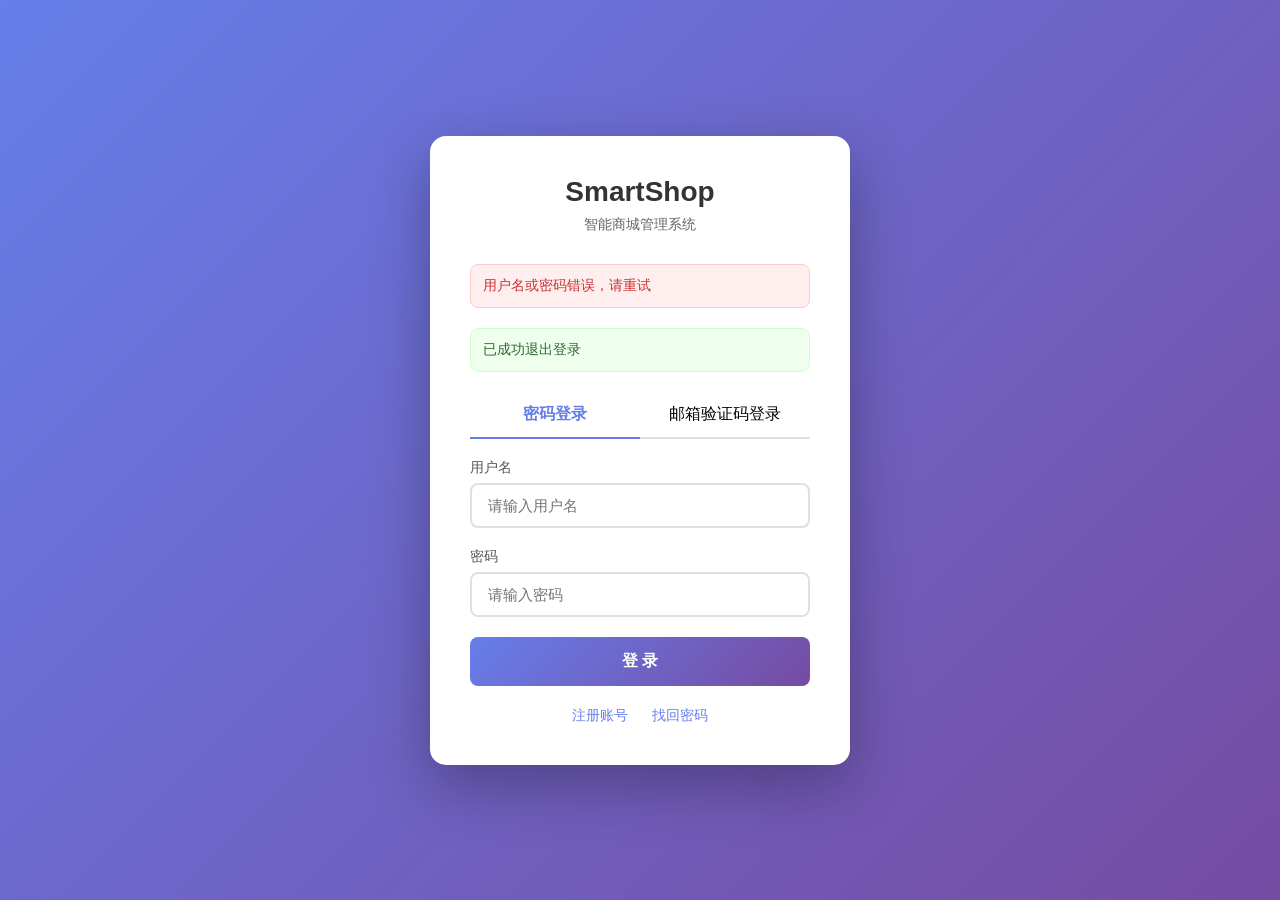
==== src/main/resources/templates/login.html @ 6f6cd8ee "1.0" ====
<!DOCTYPE html>
<html lang="zh-CN" xmlns:th="http://www.thymeleaf.org">
<head>
    <meta charset="UTF-8">
    <meta name="viewport" content="width=device-width, initial-scale=1.0">
    <title>SmartShop - 登录</title>
    <style>
        * { margin: 0; padding: 0; box-sizing: border-box; }
        body { font-family: 'Segoe UI', Tahoma, Geneva, Verdana, sans-serif; background: linear-gradient(135deg, #667eea 0%, #764ba2 100%); min-height: 100vh; display: flex; align-items: center; justify-content: center; }
        .login-container { background: white; border-radius: 16px; box-shadow: 0 20px 60px rgba(0,0,0,0.3); padding: 40px; width: 420px; }
        .login-header { text-align: center; margin-bottom: 30px; }
        .login-header h1 { color: #333; font-size: 28px; margin-bottom: 8px; }
        .login-header p { color: #666; font-size: 14px; }
        .form-group { margin-bottom: 20px; }
        .form-group label { display: block; margin-bottom: 6px; color: #555; font-size: 14px; font-weight: 500; }
        .form-group input { width: 100%; padding: 12px 16px; border: 2px solid #e0e0e0; border-radius: 8px; font-size: 15px; transition: border-color 0.3s; }
        .form-group input:focus { outline: none; border-color: #667eea; }
        .btn { width: 100%; padding: 14px; border: none; border-radius: 8px; font-size: 16px; font-weight: 600; cursor: pointer; transition: all 0.3s; }
        .btn-primary { background: linear-gradient(135deg, #667eea 0%, #764ba2 100%); color: white; }
        .btn-primary:hover { transform: translateY(-2px); box-shadow: 0 5px 20px rgba(102, 126, 234, 0.4); }
        .links { text-align: center; margin-top: 20px; }
        .links a { color: #667eea; text-decoration: none; font-size: 14px; margin: 0 10px; }
        .links a:hover { text-decoration: underline; }
        .alert { padding: 12px; border-radius: 8px; margin-bottom: 20px; font-size: 14px; }
        .alert-error { background: #fee; color: #c33; border: 1px solid #fcc; }
        .alert-success { background: #efe; color: #363; border: 1px solid #cfc; }
        .tab-container { margin-bottom: 20px; }
        .tabs { display: flex; border-bottom: 2px solid #e0e0e0; }
        .tab { flex: 1; padding: 12px; text-align: center; cursor: pointer; border-bottom: 2px solid transparent; margin-bottom: -2px; transition: all 0.3s; }
        .tab.active { border-bottom-color: #667eea; color: #667eea; font-weight: 600; }
        .tab-content { display: none; padding-top: 20px; }
        .tab-content.active { display: block; }
        .code-group { display: flex; gap: 10px; }
        .code-group input { flex: 1; }
        .btn-code { white-space: nowrap; padding: 12px 16px; background: #667eea; color: white; border: none; border-radius: 8px; cursor: pointer; font-size: 14px; }
        .btn-code:disabled { background: #ccc; cursor: not-allowed; }
    </style>
</head>
<body>
    <div class="login-container">
        <div class="login-header">
            <h1>SmartShop</h1>
            <p>智能商城管理系统</p>
        </div>

        <div th:if="${param.error}" class="alert alert-error">
            用户名或密码错误，请重试
        </div>
        <div th:if="${param.logout}" class="alert alert-success">
            已成功退出登录
        </div>

        <div class="tab-container">
            <div class="tabs">
                <div class="tab active" onclick="switchTab('password')">密码登录</div>
                <div class="tab" onclick="switchTab('email')">邮箱验证码登录</div>
            </div>

            <div id="password-tab" class="tab-content active">
                <form th:action="@{/doLogin}" method="post">
                    <div class="form-group">
                        <label>用户名</label>
                        <input type="text" name="username" placeholder="请输入用户名" required>
                    </div>
                    <div class="form-group">
                        <label>密码</label>
                        <input type="password" name="password" placeholder="请输入密码" required>
                    </div>
                    <button type="submit" class="btn btn-primary">登 录</button>
                </form>
            </div>

            <div id="email-tab" class="tab-content">
                <div class="form-group">
                    <label>邮箱地址</label>
                    <input type="email" id="emailLogin" placeholder="请输入邮箱">
                </div>
                <div class="form-group">
                    <label>验证码</label>
                    <div class="code-group">
                        <input type="text" id="emailCode" placeholder="请输入6位验证码">
                        <button class="btn-code" id="sendEmailCode" onclick="sendCode('emailLogin', '邮箱登录验证码')">获取验证码</button>
                    </div>
                </div>
                <button class="btn btn-primary" onclick="emailLogin()">登 录</button>
            </div>
        </div>

        <div class="links">
            <a th:href="@{/register}">注册账号</a>
            <a th:href="@{/resetPassword}">找回密码</a>
        </div>
    </div>

    <script>
        function switchTab(type) {
            document.querySelectorAll('.tab').forEach(t => t.classList.remove('active'));
            document.querySelectorAll('.tab-content').forEach(t => t.classList.remove('active'));
            if (type === 'password') {
                document.querySelectorAll('.tab')[0].classList.add('active');
                document.getElementById('password-tab').classList.add('active');
            } else {
                document.querySelectorAll('.tab')[1].classList.add('active');
                document.getElementById('email-tab').classList.add('active');
            }
        }

        let countdown = 0;
        function sendCode(inputId, type) {
            const email = document.getElementById(inputId).value;
            if (!email) { alert('请输入邮箱地址'); return; }
            const btn = document.getElementById('sendEmailCode');
            btn.disabled = true;
            fetch('/sendCode', {
                method: 'POST',
                headers: { 'Content-Type': 'application/x-www-form-urlencoded' },
                body: 'email=' + encodeURIComponent(email) + '&type=' + encodeURIComponent(type)
            })
            .then(r => r.json())
            .then(data => {
                alert(data.message);
                if (data.success) {
                    countdown = 60;
                    const timer = setInterval(() => {
                        countdown--;
                        btn.textContent = countdown + 's';
                        if (countdown <= 0) { clearInterval(timer); btn.textContent = '获取验证码'; btn.disabled = false; }
                    }, 1000);
                } else { btn.disabled = false; }
            })
            .catch(() => { alert('发送失败'); btn.disabled = false; });
        }

        function emailLogin() {
            const email = document.getElementById('emailLogin').value;
            const code = document.getElementById('emailCode').value;
            if (!email || !code) { alert('请填写完整信息'); return; }
            const form = document.createElement('form');
            form.method = 'POST';
            form.action = '/doLogin';
            const u = document.createElement('input'); u.name='username'; u.value=email+'__email_code__'+code; form.appendChild(u);
            const p = document.createElement('input'); p.name='password'; p.value='__email_code__'; form.appendChild(p);
            document.body.appendChild(form); form.submit();
        }
    </script>
</body>
</html>
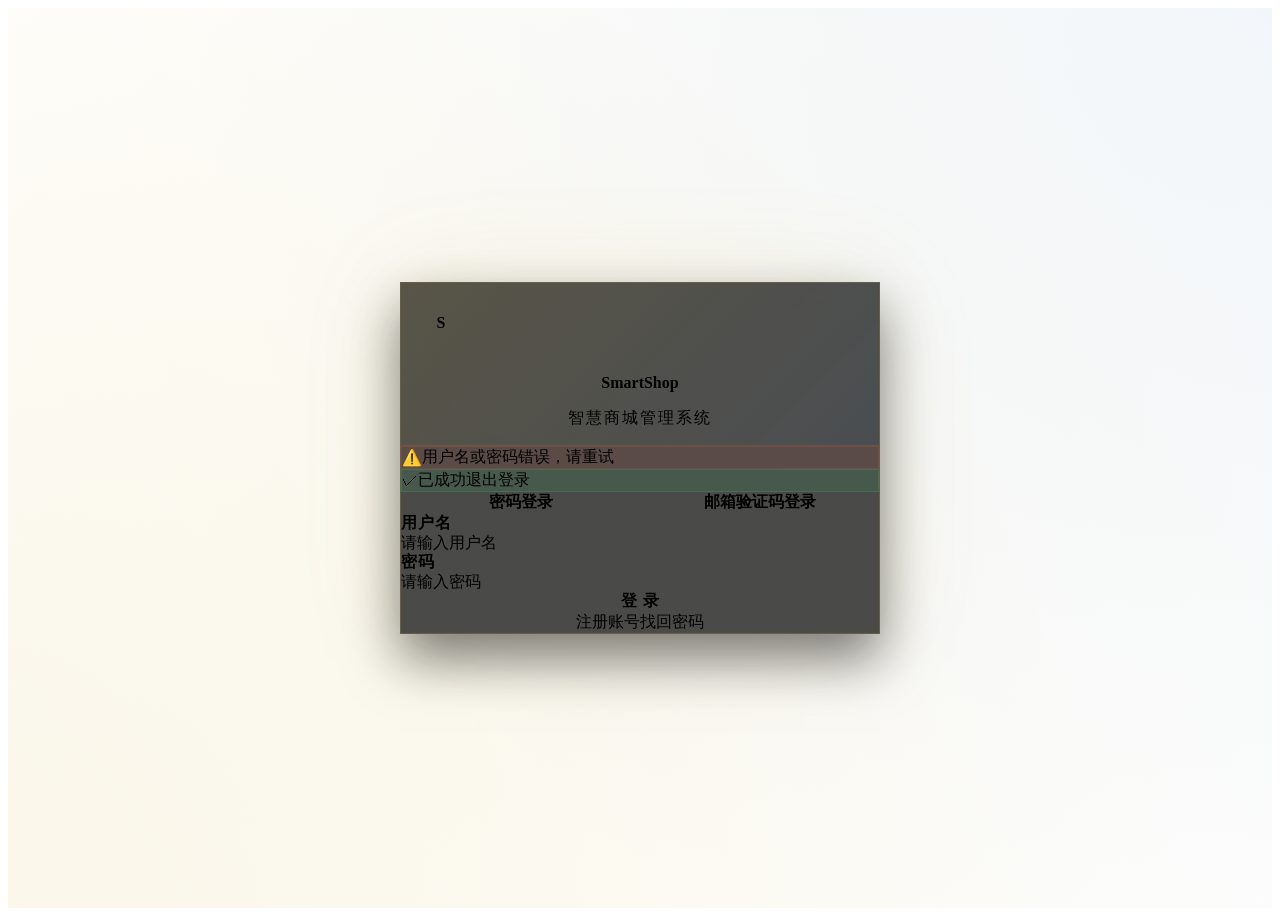
==== commit 538d4727: "1.0" ====
--- a/src/main/resources/templates/login.html
+++ b/src/main/resources/templates/login.html
@@ -4,91 +4,552 @@
     <meta charset="UTF-8">
     <meta name="viewport" content="width=device-width, initial-scale=1.0">
     <title>SmartShop - 登录</title>
+    <link rel="stylesheet" th:href="@{/css/design-system.css}">
     <style>
-        * { margin: 0; padding: 0; box-sizing: border-box; }
-        body { font-family: 'Segoe UI', Tahoma, Geneva, Verdana, sans-serif; background: linear-gradient(135deg, #667eea 0%, #764ba2 100%); min-height: 100vh; display: flex; align-items: center; justify-content: center; }
-        .login-container { background: white; border-radius: 16px; box-shadow: 0 20px 60px rgba(0,0,0,0.3); padding: 40px; width: 420px; }
-        .login-header { text-align: center; margin-bottom: 30px; }
-        .login-header h1 { color: #333; font-size: 28px; margin-bottom: 8px; }
-        .login-header p { color: #666; font-size: 14px; }
-        .form-group { margin-bottom: 20px; }
-        .form-group label { display: block; margin-bottom: 6px; color: #555; font-size: 14px; font-weight: 500; }
-        .form-group input { width: 100%; padding: 12px 16px; border: 2px solid #e0e0e0; border-radius: 8px; font-size: 15px; transition: border-color 0.3s; }
-        .form-group input:focus { outline: none; border-color: #667eea; }
-        .btn { width: 100%; padding: 14px; border: none; border-radius: 8px; font-size: 16px; font-weight: 600; cursor: pointer; transition: all 0.3s; }
-        .btn-primary { background: linear-gradient(135deg, #667eea 0%, #764ba2 100%); color: white; }
-        .btn-primary:hover { transform: translateY(-2px); box-shadow: 0 5px 20px rgba(102, 126, 234, 0.4); }
-        .links { text-align: center; margin-top: 20px; }
-        .links a { color: #667eea; text-decoration: none; font-size: 14px; margin: 0 10px; }
-        .links a:hover { text-decoration: underline; }
-        .alert { padding: 12px; border-radius: 8px; margin-bottom: 20px; font-size: 14px; }
-        .alert-error { background: #fee; color: #c33; border: 1px solid #fcc; }
-        .alert-success { background: #efe; color: #363; border: 1px solid #cfc; }
-        .tab-container { margin-bottom: 20px; }
-        .tabs { display: flex; border-bottom: 2px solid #e0e0e0; }
-        .tab { flex: 1; padding: 12px; text-align: center; cursor: pointer; border-bottom: 2px solid transparent; margin-bottom: -2px; transition: all 0.3s; }
-        .tab.active { border-bottom-color: #667eea; color: #667eea; font-weight: 600; }
-        .tab-content { display: none; padding-top: 20px; }
-        .tab-content.active { display: block; }
-        .code-group { display: flex; gap: 10px; }
-        .code-group input { flex: 1; }
-        .btn-code { white-space: nowrap; padding: 12px 16px; background: #667eea; color: white; border: none; border-radius: 8px; cursor: pointer; font-size: 14px; }
-        .btn-code:disabled { background: #ccc; cursor: not-allowed; }
+        /* Login Page Specific Styles */
+        .login-page {
+            min-height: 100vh;
+            display: flex;
+            align-items: center;
+            justify-content: center;
+            background: var(--bg-primary);
+            position: relative;
+            overflow: hidden;
+        }
+
+        .login-page::before {
+            content: '';
+            position: absolute;
+            top: -50%;
+            left: -50%;
+            width: 200%;
+            height: 200%;
+            background: 
+                radial-gradient(circle at 20% 80%, rgba(212, 175, 55, 0.1) 0%, transparent 50%),
+                radial-gradient(circle at 80% 20%, rgba(74, 144, 226, 0.08) 0%, transparent 50%),
+                radial-gradient(circle at 50% 50%, rgba(212, 175, 55, 0.05) 0%, transparent 70%);
+            animation: backgroundPulse 15s ease-in-out infinite;
+            z-index: 0;
+        }
+
+        @keyframes backgroundPulse {
+            0%, 100% { transform: scale(1) rotate(0deg); }
+            50% { transform: scale(1.1) rotate(5deg); }
+        }
+
+        .login-container {
+            position: relative;
+            z-index: 1;
+            width: 100%;
+            max-width: 480px;
+            padding: var(--space-8);
+        }
+
+        .login-card {
+            background: rgba(30, 30, 30, 0.8);
+            backdrop-filter: blur(20px);
+            border-radius: var(--radius-2xl);
+            border: 1px solid rgba(212, 175, 55, 0.2);
+            box-shadow: 
+                0 25px 50px rgba(0, 0, 0, 0.5),
+                0 0 100px rgba(212, 175, 55, 0.1);
+            overflow: hidden;
+            animation: cardAppear 0.8s ease-out;
+        }
+
+        @keyframes cardAppear {
+            from {
+                opacity: 0;
+                transform: translateY(30px) scale(0.95);
+            }
+            to {
+                opacity: 1;
+                transform: translateY(0) scale(1);
+            }
+        }
+
+        .login-header {
+            text-align: center;
+            padding: var(--space-10) var(--space-8) var(--space-8);
+            background: linear-gradient(135deg, rgba(212, 175, 55, 0.1) 0%, rgba(74, 144, 226, 0.05) 100%);
+            border-bottom: 1px solid rgba(212, 175, 55, 0.1);
+        }
+
+        .login-logo {
+            width: 80px;
+            height: 80px;
+            margin: 0 auto var(--space-6);
+            background: linear-gradient(135deg, var(--color-primary) 0%, var(--color-primary-dark) 100%);
+            border-radius: var(--radius-xl);
+            display: flex;
+            align-items: center;
+            justify-content: center;
+            font-size: var(--text-3xl);
+            font-weight: 700;
+            color: var(--color-secondary-dark);
+            box-shadow: var(--shadow-glow);
+            animation: logoFloat 3s ease-in-out infinite;
+        }
+
+        @keyframes logoFloat {
+            0%, 100% { transform: translateY(0); }
+            50% { transform: translateY(-5px); }
+        }
+
+        .login-title {
+            font-family: var(--font-display);
+            font-size: var(--text-3xl);
+            font-weight: 600;
+            color: var(--text-primary);
+            margin-bottom: var(--space-2);
+        }
+
+        .login-subtitle {
+            font-size: var(--text-sm);
+            color: var(--text-secondary);
+            text-transform: uppercase;
+            letter-spacing: 2px;
+        }
+
+        .login-body {
+            padding: var(--space-8);
+        }
+
+        .tabs {
+            display: flex;
+            background: var(--bg-secondary);
+            border-radius: var(--radius-lg);
+            padding: var(--space-1);
+            margin-bottom: var(--space-8);
+        }
+
+        .tab {
+            flex: 1;
+            padding: var(--space-4);
+            text-align: center;
+            font-size: var(--text-sm);
+            font-weight: 600;
+            color: var(--text-secondary);
+            border-radius: var(--radius-md);
+            cursor: pointer;
+            transition: all var(--transition-fast);
+            position: relative;
+            overflow: hidden;
+        }
+
+        .tab::before {
+            content: '';
+            position: absolute;
+            top: 0;
+            left: 0;
+            width: 100%;
+            height: 100%;
+            background: linear-gradient(135deg, var(--color-primary) 0%, var(--color-primary-dark) 100%);
+            opacity: 0;
+            transition: opacity var(--transition-fast);
+            z-index: -1;
+        }
+
+        .tab.active {
+            color: var(--color-secondary-dark);
+            box-shadow: var(--shadow-md);
+        }
+
+        .tab.active::before {
+            opacity: 1;
+        }
+
+        .tab:hover:not(.active) {
+            color: var(--text-primary);
+            background: var(--bg-tertiary);
+        }
+
+        .tab-content {
+            display: none;
+            animation: fadeIn 0.3s ease-out;
+        }
+
+        .tab-content.active {
+            display: block;
+        }
+
+        .form-group {
+            margin-bottom: var(--space-6);
+            position: relative;
+        }
+
+        .form-label {
+            display: block;
+            margin-bottom: var(--space-3);
+            font-size: var(--text-xs);
+            font-weight: 600;
+            color: var(--text-secondary);
+            text-transform: uppercase;
+            letter-spacing: 1px;
+        }
+
+        .input-wrapper {
+            position: relative;
+        }
+
+        .input-icon {
+            position: absolute;
+            left: var(--space-4);
+            top: 50%;
+            transform: translateY(-50%);
+            color: var(--text-muted);
+            font-size: var(--text-lg);
+            transition: color var(--transition-fast);
+        }
+
+        .form-input {
+            width: 100%;
+            padding: var(--space-4) var(--space-4) var(--space-4) var(--space-12);
+            font-family: var(--font-body);
+            font-size: var(--text-base);
+            color: var(--text-primary);
+            background: var(--bg-secondary);
+            border: 2px solid var(--border-primary);
+            border-radius: var(--radius-lg);
+            transition: all var(--transition-fast);
+        }
+
+        .form-input:focus {
+            outline: none;
+            border-color: var(--color-primary);
+            box-shadow: 0 0 0 4px rgba(212, 175, 55, 0.1);
+        }
+
+        .form-input:focus + .input-icon,
+        .form-input:focus ~ .input-icon {
+            color: var(--color-primary);
+        }
+
+        .form-input::placeholder {
+            color: var(--text-muted);
+        }
+
+        .code-group {
+            display: flex;
+            gap: var(--space-3);
+        }
+
+        .code-group .form-input {
+            flex: 1;
+        }
+
+        .btn-code {
+            white-space: nowrap;
+            padding: var(--space-4) var(--space-6);
+            background: var(--bg-elevated);
+            color: var(--color-primary);
+            border: 2px solid var(--color-primary);
+            border-radius: var(--radius-lg);
+            cursor: pointer;
+            font-size: var(--text-sm);
+            font-weight: 600;
+            transition: all var(--transition-fast);
+        }
+
+        .btn-code:hover:not(:disabled) {
+            background: var(--color-primary);
+            color: var(--color-secondary-dark);
+        }
+
+        .btn-code:disabled {
+            background: var(--bg-secondary);
+            color: var(--text-muted);
+            border-color: var(--border-primary);
+            cursor: not-allowed;
+        }
+
+        .btn-login {
+            width: 100%;
+            padding: var(--space-5);
+            margin-top: var(--space-4);
+            font-family: var(--font-body);
+            font-size: var(--text-base);
+            font-weight: 700;
+            text-transform: uppercase;
+            letter-spacing: 1px;
+            background: linear-gradient(135deg, var(--color-primary) 0%, var(--color-primary-dark) 100%);
+            color: var(--color-secondary-dark);
+            border: none;
+            border-radius: var(--radius-lg);
+            cursor: pointer;
+            transition: all var(--transition-base);
+            position: relative;
+            overflow: hidden;
+        }
+
+        .btn-login::before {
+            content: '';
+            position: absolute;
+            top: 0;
+            left: -100%;
+            width: 100%;
+            height: 100%;
+            background: linear-gradient(90deg, transparent, rgba(255, 255, 255, 0.3), transparent);
+            transition: left 0.5s ease;
+        }
+
+        .btn-login:hover {
+            transform: translateY(-2px);
+            box-shadow: var(--shadow-glow);
+        }
+
+        .btn-login:hover::before {
+            left: 100%;
+        }
+
+        .btn-login:active {
+            transform: translateY(0);
+        }
+
+        .login-footer {
+            padding: var(--space-6) var(--space-8);
+            background: var(--bg-secondary);
+            border-top: 1px solid var(--border-primary);
+            text-align: center;
+        }
+
+        .links {
+            display: flex;
+            justify-content: center;
+            gap: var(--space-6);
+        }
+
+        .links a {
+            font-size: var(--text-sm);
+            color: var(--text-secondary);
+            text-decoration: none;
+            transition: color var(--transition-fast);
+            position: relative;
+        }
+
+        .links a::after {
+            content: '';
+            position: absolute;
+            bottom: -2px;
+            left: 0;
+            width: 0;
+            height: 2px;
+            background: var(--color-primary);
+            transition: width var(--transition-fast);
+        }
+
+        .links a:hover {
+            color: var(--color-primary);
+        }
+
+        .links a:hover::after {
+            width: 100%;
+        }
+
+        .alert {
+            padding: var(--space-4) var(--space-5);
+            border-radius: var(--radius-lg);
+            margin-bottom: var(--space-6);
+            font-size: var(--text-sm);
+            font-weight: 500;
+            display: flex;
+            align-items: center;
+            gap: var(--space-3);
+            animation: slideDown 0.3s ease-out;
+        }
+
+        @keyframes slideDown {
+            from {
+                opacity: 0;
+                transform: translateY(-10px);
+            }
+            to {
+                opacity: 1;
+                transform: translateY(0);
+            }
+        }
+
+        .alert-error {
+            background: rgba(231, 76, 60, 0.1);
+            color: var(--color-danger);
+            border: 1px solid rgba(231, 76, 60, 0.2);
+        }
+
+        .alert-success {
+            background: rgba(46, 204, 113, 0.1);
+            color: var(--color-success);
+            border: 1px solid rgba(46, 204, 113, 0.2);
+        }
+
+        .alert-icon {
+            font-size: var(--text-lg);
+        }
+
+        /* Decorative Elements */
+        .decorative-dots {
+            position: absolute;
+            bottom: 20px;
+            right: 20px;
+            display: grid;
+            grid-template-columns: repeat(3, 8px);
+            gap: 8px;
+            opacity: 0.3;
+        }
+
+        .decorative-dots span {
+            width: 8px;
+            height: 8px;
+            background: var(--color-primary);
+            border-radius: 50%;
+            animation: dotPulse 2s ease-in-out infinite;
+        }
+
+        .decorative-dots span:nth-child(2) {
+            animation-delay: 0.3s;
+        }
+
+        .decorative-dots span:nth-child(3) {
+            animation-delay: 0.6s;
+        }
+
+        .decorative-dots span:nth-child(4) {
+            animation-delay: 0.9s;
+        }
+
+        .decorative-dots span:nth-child(5) {
+            animation-delay: 1.2s;
+        }
+
+        .decorative-dots span:nth-child(6) {
+            animation-delay: 1.5s;
+        }
+
+        .decorative-dots span:nth-child(7) {
+            animation-delay: 1.8s;
+        }
+
+        .decorative-dots span:nth-child(8) {
+            animation-delay: 2.1s;
+        }
+
+        .decorative-dots span:nth-child(9) {
+            animation-delay: 2.4s;
+        }
+
+        @keyframes dotPulse {
+            0%, 100% { opacity: 0.3; transform: scale(1); }
+            50% { opacity: 1; transform: scale(1.2); }
+        }
+
+        /* Responsive Design */
+        @media (max-width: 480px) {
+            .login-container {
+                padding: var(--space-4);
+            }
+            
+            .login-card {
+                border-radius: var(--radius-xl);
+            }
+            
+            .login-header {
+                padding: var(--space-8) var(--space-6) var(--space-6);
+            }
+            
+            .login-body {
+                padding: var(--space-6);
+            }
+            
+            .login-footer {
+                padding: var(--space-4) var(--space-6);
+            }
+            
+            .links {
+                flex-direction: column;
+                gap: var(--space-4);
+            }
+        }
     </style>
 </head>
 <body>
-    <div class="login-container">
-        <div class="login-header">
-            <h1>SmartShop</h1>
-            <p>智能商城管理系统</p>
-        </div>
-
-        <div th:if="${param.error}" class="alert alert-error">
-            用户名或密码错误，请重试
-        </div>
-        <div th:if="${param.logout}" class="alert alert-success">
-            已成功退出登录
-        </div>
-
-        <div class="tab-container">
-            <div class="tabs">
-                <div class="tab active" onclick="switchTab('password')">密码登录</div>
-                <div class="tab" onclick="switchTab('email')">邮箱验证码登录</div>
-            </div>
-
-            <div id="password-tab" class="tab-content active">
-                <form th:action="@{/doLogin}" method="post">
-                    <div class="form-group">
-                        <label>用户名</label>
-                        <input type="text" name="username" placeholder="请输入用户名" required>
+    <div class="login-page">
+        <div class="login-container">
+            <div class="login-card">
+                <div class="login-header">
+                    <div class="login-logo">S</div>
+                    <h1 class="login-title">SmartShop</h1>
+                    <p class="login-subtitle">智慧商城管理系统</p>
+                </div>
+
+                <div class="login-body">
+                    <div th:if="${param.error}" class="alert alert-error">
+                        <span class="alert-icon">⚠️</span>
+                        用户名或密码错误，请重试
                     </div>
-                    <div class="form-group">
-                        <label>密码</label>
-                        <input type="password" name="password" placeholder="请输入密码" required>
+                    <div th:if="${param.logout}" class="alert alert-success">
+                        <span class="alert-icon">✓</span>
+                        已成功退出登录
                     </div>
-                    <button type="submit" class="btn btn-primary">登 录</button>
-                </form>
-            </div>
-
-            <div id="email-tab" class="tab-content">
-                <div class="form-group">
-                    <label>邮箱地址</label>
-                    <input type="email" id="emailLogin" placeholder="请输入邮箱">
-                </div>
-                <div class="form-group">
-                    <label>验证码</label>
-                    <div class="code-group">
-                        <input type="text" id="emailCode" placeholder="请输入6位验证码">
-                        <button class="btn-code" id="sendEmailCode" onclick="sendCode('emailLogin', '邮箱登录验证码')">获取验证码</button>
+
+                    <div class="tabs">
+                        <div class="tab active" onclick="switchTab('password')">密码登录</div>
+                        <div class="tab" onclick="switchTab('email')">邮箱验证码登录</div>
+                    </div>
+
+                    <div id="password-tab" class="tab-content active">
+                        <form th:action="@{/doLogin}" method="post">
+                            <div class="form-group">
+                                <label class="form-label">用户名</label>
+                                <div class="input-wrapper">
+                                    <input type="text" name="username" class="form-input" placeholder="请输入用户名" required>
+                                    <span class="input-icon">👤</span>
+                                </div>
+                            </div>
+                            <div class="form-group">
+                                <label class="form-label">密码</label>
+                                <div class="input-wrapper">
+                                    <input type="password" name="password" class="form-input" placeholder="请输入密码" required>
+                                    <span class="input-icon">🔒</span>
+                                </div>
+                            </div>
+                            <button type="submit" class="btn-login">登 录</button>
+                        </form>
+                    </div>
+
+                    <div id="email-tab" class="tab-content">
+                        <div class="form-group">
+                            <label class="form-label">邮箱地址</label>
+                            <div class="input-wrapper">
+                                <input type="email" id="emailLogin" class="form-input" placeholder="请输入邮箱">
+                                <span class="input-icon">📧</span>
+                            </div>
+                        </div>
+                        <div class="form-group">
+                            <label class="form-label">验证码</label>
+                            <div class="code-group">
+                                <div class="input-wrapper" style="flex: 1;">
+                                    <input type="text" id="emailCode" class="form-input" placeholder="请输入6位验证码">
+                                    <span class="input-icon">🔑</span>
+                                </div>
+                                <button class="btn-code" id="sendEmailCode" onclick="sendCode('emailLogin', '邮箱登录验证码')">获取验证码</button>
+                            </div>
+                        </div>
+                        <button class="btn-login" onclick="emailLogin()">登 录</button>
                     </div>
                 </div>
-                <button class="btn btn-primary" onclick="emailLogin()">登 录</button>
+
+                <div class="login-footer">
+                    <div class="links">
+                        <a th:href="@{/register}">注册账号</a>
+                        <a th:href="@{/resetPassword}">找回密码</a>
+                    </div>
+                </div>
+
+                <div class="decorative-dots">
+                    <span></span><span></span><span></span>
+                    <span></span><span></span><span></span>
+                    <span></span><span></span><span></span>
+                </div>
             </div>
-        </div>
-
-        <div class="links">
-            <a th:href="@{/register}">注册账号</a>
-            <a th:href="@{/resetPassword}">找回密码</a>
         </div>
     </div>
 
@@ -108,7 +569,10 @@
         let countdown = 0;
         function sendCode(inputId, type) {
             const email = document.getElementById(inputId).value;
-            if (!email) { alert('请输入邮箱地址'); return; }
+            if (!email) { 
+                alert('请输入邮箱地址'); 
+                return; 
+            }
             const btn = document.getElementById('sendEmailCode');
             btn.disabled = true;
             fetch('/sendCode', {
@@ -124,24 +588,53 @@
                     const timer = setInterval(() => {
                         countdown--;
                         btn.textContent = countdown + 's';
-                        if (countdown <= 0) { clearInterval(timer); btn.textContent = '获取验证码'; btn.disabled = false; }
+                        if (countdown <= 0) { 
+                            clearInterval(timer); 
+                            btn.textContent = '获取验证码'; 
+                            btn.disabled = false; 
+                        }
                     }, 1000);
-                } else { btn.disabled = false; }
+                } else { 
+                    btn.disabled = false; 
+                }
             })
-            .catch(() => { alert('发送失败'); btn.disabled = false; });
+            .catch(() => { 
+                alert('请求失败'); 
+                btn.disabled = false; 
+            });
         }
 
         function emailLogin() {
             const email = document.getElementById('emailLogin').value;
             const code = document.getElementById('emailCode').value;
-            if (!email || !code) { alert('请填写完整信息'); return; }
+            if (!email || !code) { 
+                alert('请填写完整信息'); 
+                return; 
+            }
             const form = document.createElement('form');
             form.method = 'POST';
             form.action = '/doLogin';
-            const u = document.createElement('input'); u.name='username'; u.value=email+'__email_code__'+code; form.appendChild(u);
-            const p = document.createElement('input'); p.name='password'; p.value='__email_code__'; form.appendChild(p);
-            document.body.appendChild(form); form.submit();
-        }
+            const u = document.createElement('input'); 
+            u.name='username'; 
+            u.value=email+'__email_code__'+code; 
+            form.appendChild(u);
+            const p = document.createElement('input'); 
+            p.name='password'; 
+            p.value='__email_code__'; 
+            form.appendChild(p);
+            document.body.appendChild(form); 
+            form.submit();
+        }
+
+        // Add input focus effects
+        document.querySelectorAll('.form-input').forEach(input => {
+            input.addEventListener('focus', function() {
+                this.parentElement.querySelector('.input-icon').style.color = 'var(--color-primary)';
+            });
+            input.addEventListener('blur', function() {
+                this.parentElement.querySelector('.input-icon').style.color = 'var(--text-muted)';
+            });
+        });
     </script>
 </body>
-</html>
+</html>
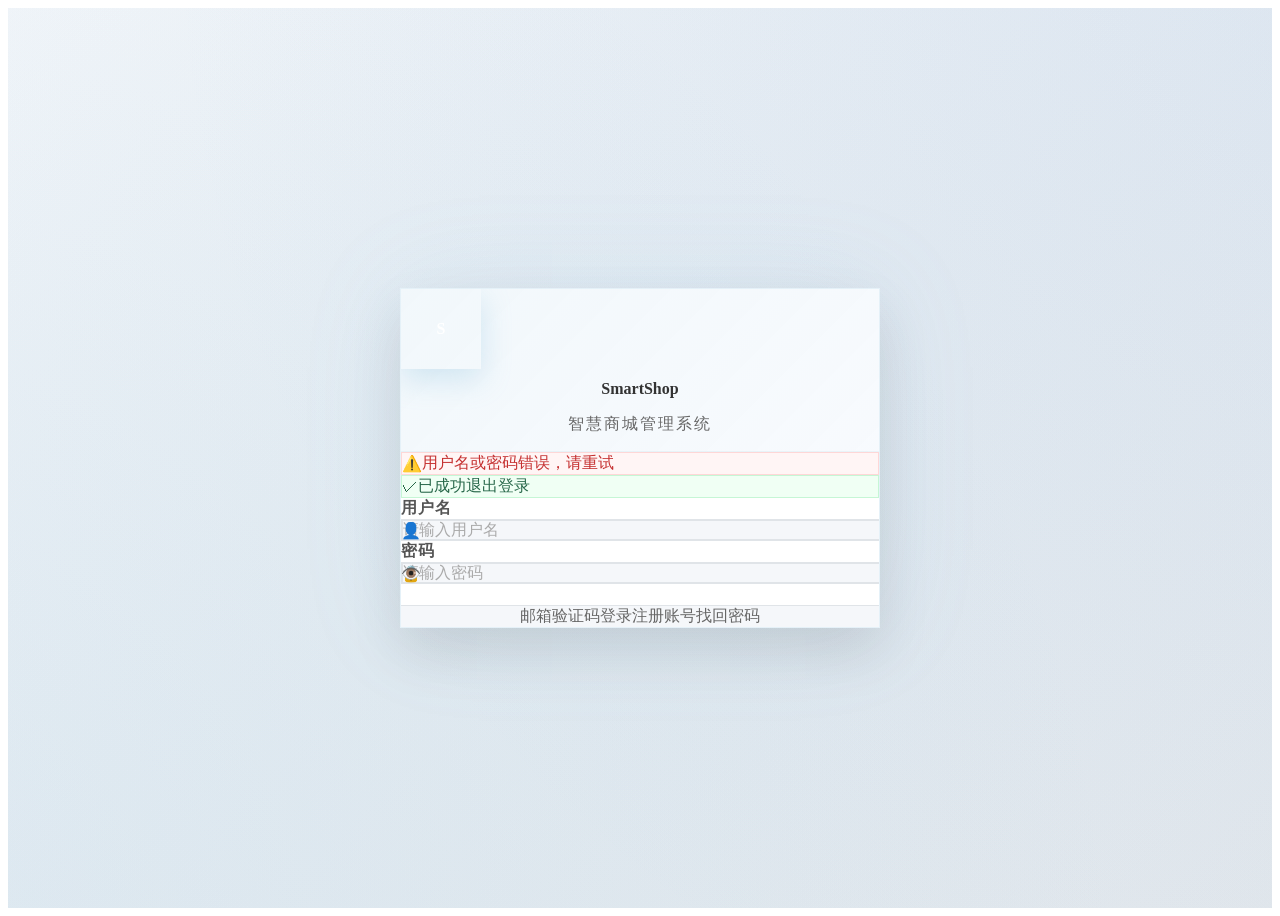
==== commit a88a7196: "1.0" ====
--- a/src/main/resources/templates/login.html
+++ b/src/main/resources/templates/login.html
@@ -12,7 +12,7 @@
             display: flex;
             align-items: center;
             justify-content: center;
-            background: var(--bg-primary);
+            background: linear-gradient(135deg, #f5f7fa 0%, #e4e8ec 100%);
             position: relative;
             overflow: hidden;
         }
@@ -25,9 +25,9 @@
             width: 200%;
             height: 200%;
             background: 
-                radial-gradient(circle at 20% 80%, rgba(212, 175, 55, 0.1) 0%, transparent 50%),
-                radial-gradient(circle at 80% 20%, rgba(74, 144, 226, 0.08) 0%, transparent 50%),
-                radial-gradient(circle at 50% 50%, rgba(212, 175, 55, 0.05) 0%, transparent 70%);
+                radial-gradient(circle at 20% 80%, rgba(126, 184, 218, 0.15) 0%, transparent 50%),
+                radial-gradient(circle at 80% 20%, rgba(107, 163, 232, 0.1) 0%, transparent 50%),
+                radial-gradient(circle at 50% 50%, rgba(126, 184, 218, 0.08) 0%, transparent 70%);
             animation: backgroundPulse 15s ease-in-out infinite;
             z-index: 0;
         }
@@ -46,13 +46,12 @@
         }
 
         .login-card {
-            background: rgba(30, 30, 30, 0.8);
-            backdrop-filter: blur(20px);
+            background: #ffffff;
             border-radius: var(--radius-2xl);
-            border: 1px solid rgba(212, 175, 55, 0.2);
+            border: 1px solid rgba(126, 184, 218, 0.2);
             box-shadow: 
-                0 25px 50px rgba(0, 0, 0, 0.5),
-                0 0 100px rgba(212, 175, 55, 0.1);
+                0 25px 50px rgba(0, 0, 0, 0.1),
+                0 0 100px rgba(126, 184, 218, 0.1);
             overflow: hidden;
             animation: cardAppear 0.8s ease-out;
         }
@@ -71,8 +70,8 @@
         .login-header {
             text-align: center;
             padding: var(--space-10) var(--space-8) var(--space-8);
-            background: linear-gradient(135deg, rgba(212, 175, 55, 0.1) 0%, rgba(74, 144, 226, 0.05) 100%);
-            border-bottom: 1px solid rgba(212, 175, 55, 0.1);
+            background: linear-gradient(135deg, rgba(126, 184, 218, 0.1) 0%, rgba(107, 163, 232, 0.05) 100%);
+            border-bottom: 1px solid rgba(126, 184, 218, 0.1);
         }
 
         .login-logo {
@@ -86,8 +85,8 @@
             justify-content: center;
             font-size: var(--text-3xl);
             font-weight: 700;
-            color: var(--color-secondary-dark);
-            box-shadow: var(--shadow-glow);
+            color: #ffffff;
+            box-shadow: 0 10px 30px rgba(126, 184, 218, 0.3);
             animation: logoFloat 3s ease-in-out infinite;
         }
 
@@ -100,77 +99,19 @@
             font-family: var(--font-display);
             font-size: var(--text-3xl);
             font-weight: 600;
-            color: var(--text-primary);
+            color: #333333;
             margin-bottom: var(--space-2);
         }
 
         .login-subtitle {
             font-size: var(--text-sm);
-            color: var(--text-secondary);
+            color: #666666;
             text-transform: uppercase;
             letter-spacing: 2px;
         }
 
         .login-body {
             padding: var(--space-8);
-        }
-
-        .tabs {
-            display: flex;
-            background: var(--bg-secondary);
-            border-radius: var(--radius-lg);
-            padding: var(--space-1);
-            margin-bottom: var(--space-8);
-        }
-
-        .tab {
-            flex: 1;
-            padding: var(--space-4);
-            text-align: center;
-            font-size: var(--text-sm);
-            font-weight: 600;
-            color: var(--text-secondary);
-            border-radius: var(--radius-md);
-            cursor: pointer;
-            transition: all var(--transition-fast);
-            position: relative;
-            overflow: hidden;
-        }
-
-        .tab::before {
-            content: '';
-            position: absolute;
-            top: 0;
-            left: 0;
-            width: 100%;
-            height: 100%;
-            background: linear-gradient(135deg, var(--color-primary) 0%, var(--color-primary-dark) 100%);
-            opacity: 0;
-            transition: opacity var(--transition-fast);
-            z-index: -1;
-        }
-
-        .tab.active {
-            color: var(--color-secondary-dark);
-            box-shadow: var(--shadow-md);
-        }
-
-        .tab.active::before {
-            opacity: 1;
-        }
-
-        .tab:hover:not(.active) {
-            color: var(--text-primary);
-            background: var(--bg-tertiary);
-        }
-
-        .tab-content {
-            display: none;
-            animation: fadeIn 0.3s ease-out;
-        }
-
-        .tab-content.active {
-            display: block;
         }
 
         .form-group {
@@ -183,7 +124,7 @@
             margin-bottom: var(--space-3);
             font-size: var(--text-xs);
             font-weight: 600;
-            color: var(--text-secondary);
+            color: #555555;
             text-transform: uppercase;
             letter-spacing: 1px;
         }
@@ -197,7 +138,7 @@
             left: var(--space-4);
             top: 50%;
             transform: translateY(-50%);
-            color: var(--text-muted);
+            color: #999999;
             font-size: var(--text-lg);
             transition: color var(--transition-fast);
         }
@@ -207,9 +148,9 @@
             padding: var(--space-4) var(--space-4) var(--space-4) var(--space-12);
             font-family: var(--font-body);
             font-size: var(--text-base);
-            color: var(--text-primary);
-            background: var(--bg-secondary);
-            border: 2px solid var(--border-primary);
+            color: #333333;
+            background: #f5f7fa;
+            border: 2px solid #e0e4e8;
             border-radius: var(--radius-lg);
             transition: all var(--transition-fast);
         }
@@ -217,7 +158,8 @@
         .form-input:focus {
             outline: none;
             border-color: var(--color-primary);
-            box-shadow: 0 0 0 4px rgba(212, 175, 55, 0.1);
+            box-shadow: 0 0 0 4px rgba(126, 184, 218, 0.15);
+            background: #ffffff;
         }
 
         .form-input:focus + .input-icon,
@@ -226,9 +168,37 @@
         }
 
         .form-input::placeholder {
-            color: var(--text-muted);
-        }
-
+            color: #aaaaaa;
+        }
+
+        /* Password Toggle */
+        .password-wrapper {
+            position: relative;
+        }
+
+        .password-toggle {
+            position: absolute;
+            right: var(--space-4);
+            top: 50%;
+            transform: translateY(-50%);
+            background: none;
+            border: none;
+            color: #999999;
+            cursor: pointer;
+            padding: var(--space-2);
+            font-size: var(--text-lg);
+            transition: color var(--transition-fast);
+        }
+
+        .password-toggle:hover {
+            color: var(--color-primary);
+        }
+
+        .password-input {
+            padding-right: var(--space-12);
+        }
+
+        /* Email Code Group */
         .code-group {
             display: flex;
             gap: var(--space-3);
@@ -241,7 +211,7 @@
         .btn-code {
             white-space: nowrap;
             padding: var(--space-4) var(--space-6);
-            background: var(--bg-elevated);
+            background: #ffffff;
             color: var(--color-primary);
             border: 2px solid var(--color-primary);
             border-radius: var(--radius-lg);
@@ -253,13 +223,13 @@
 
         .btn-code:hover:not(:disabled) {
             background: var(--color-primary);
-            color: var(--color-secondary-dark);
+            color: #ffffff;
         }
 
         .btn-code:disabled {
-            background: var(--bg-secondary);
-            color: var(--text-muted);
-            border-color: var(--border-primary);
+            background: #f0f0f0;
+            color: #aaaaaa;
+            border-color: #dddddd;
             cursor: not-allowed;
         }
 
@@ -273,7 +243,7 @@
             text-transform: uppercase;
             letter-spacing: 1px;
             background: linear-gradient(135deg, var(--color-primary) 0%, var(--color-primary-dark) 100%);
-            color: var(--color-secondary-dark);
+            color: #ffffff;
             border: none;
             border-radius: var(--radius-lg);
             cursor: pointer;
@@ -295,7 +265,7 @@
 
         .btn-login:hover {
             transform: translateY(-2px);
-            box-shadow: var(--shadow-glow);
+            box-shadow: 0 10px 30px rgba(126, 184, 218, 0.4);
         }
 
         .btn-login:hover::before {
@@ -308,8 +278,8 @@
 
         .login-footer {
             padding: var(--space-6) var(--space-8);
-            background: var(--bg-secondary);
-            border-top: 1px solid var(--border-primary);
+            background: #f5f7fa;
+            border-top: 1px solid #e0e4e8;
             text-align: center;
         }
 
@@ -317,11 +287,12 @@
             display: flex;
             justify-content: center;
             gap: var(--space-6);
+            flex-wrap: wrap;
         }
 
         .links a {
             font-size: var(--text-sm);
-            color: var(--text-secondary);
+            color: #666666;
             text-decoration: none;
             transition: color var(--transition-fast);
             position: relative;
@@ -370,75 +341,19 @@
         }
 
         .alert-error {
-            background: rgba(231, 76, 60, 0.1);
-            color: var(--color-danger);
-            border: 1px solid rgba(231, 76, 60, 0.2);
+            background: #fff5f5;
+            color: #c53030;
+            border: 1px solid #fed7d7;
         }
 
         .alert-success {
-            background: rgba(46, 204, 113, 0.1);
-            color: var(--color-success);
-            border: 1px solid rgba(46, 204, 113, 0.2);
+            background: #f0fff4;
+            color: #276749;
+            border: 1px solid #c6f6d5;
         }
 
         .alert-icon {
             font-size: var(--text-lg);
-        }
-
-        /* Decorative Elements */
-        .decorative-dots {
-            position: absolute;
-            bottom: 20px;
-            right: 20px;
-            display: grid;
-            grid-template-columns: repeat(3, 8px);
-            gap: 8px;
-            opacity: 0.3;
-        }
-
-        .decorative-dots span {
-            width: 8px;
-            height: 8px;
-            background: var(--color-primary);
-            border-radius: 50%;
-            animation: dotPulse 2s ease-in-out infinite;
-        }
-
-        .decorative-dots span:nth-child(2) {
-            animation-delay: 0.3s;
-        }
-
-        .decorative-dots span:nth-child(3) {
-            animation-delay: 0.6s;
-        }
-
-        .decorative-dots span:nth-child(4) {
-            animation-delay: 0.9s;
-        }
-
-        .decorative-dots span:nth-child(5) {
-            animation-delay: 1.2s;
-        }
-
-        .decorative-dots span:nth-child(6) {
-            animation-delay: 1.5s;
-        }
-
-        .decorative-dots span:nth-child(7) {
-            animation-delay: 1.8s;
-        }
-
-        .decorative-dots span:nth-child(8) {
-            animation-delay: 2.1s;
-        }
-
-        .decorative-dots span:nth-child(9) {
-            animation-delay: 2.4s;
-        }
-
-        @keyframes dotPulse {
-            0%, 100% { opacity: 0.3; transform: scale(1); }
-            50% { opacity: 1; transform: scale(1.2); }
         }
 
         /* Responsive Design */
@@ -465,7 +380,7 @@
             
             .links {
                 flex-direction: column;
-                gap: var(--space-4);
+                gap: var(--space-3);
             }
         }
     </style>
@@ -490,85 +405,89 @@
                         已成功退出登录
                     </div>
 
-                    <div class="tabs">
-                        <div class="tab active" onclick="switchTab('password')">密码登录</div>
-                        <div class="tab" onclick="switchTab('email')">邮箱验证码登录</div>
-                    </div>
-
-                    <div id="password-tab" class="tab-content active">
-                        <form th:action="@{/doLogin}" method="post">
-                            <div class="form-group">
-                                <label class="form-label">用户名</label>
-                                <div class="input-wrapper">
-                                    <input type="text" name="username" class="form-input" placeholder="请输入用户名" required>
-                                    <span class="input-icon">👤</span>
-                                </div>
-                            </div>
-                            <div class="form-group">
-                                <label class="form-label">密码</label>
-                                <div class="input-wrapper">
-                                    <input type="password" name="password" class="form-input" placeholder="请输入密码" required>
-                                    <span class="input-icon">🔒</span>
-                                </div>
-                            </div>
-                            <button type="submit" class="btn-login">登 录</button>
-                        </form>
-                    </div>
-
-                    <div id="email-tab" class="tab-content">
+                    <form th:action="@{/doLogin}" method="post">
                         <div class="form-group">
-                            <label class="form-label">邮箱地址</label>
+                            <label class="form-label">用户名</label>
                             <div class="input-wrapper">
-                                <input type="email" id="emailLogin" class="form-input" placeholder="请输入邮箱">
-                                <span class="input-icon">📧</span>
+                                <input type="text" name="username" class="form-input" placeholder="请输入用户名" required>
+                                <span class="input-icon">👤</span>
                             </div>
                         </div>
                         <div class="form-group">
-                            <label class="form-label">验证码</label>
-                            <div class="code-group">
-                                <div class="input-wrapper" style="flex: 1;">
-                                    <input type="text" id="emailCode" class="form-input" placeholder="请输入6位验证码">
-                                    <span class="input-icon">🔑</span>
-                                </div>
-                                <button class="btn-code" id="sendEmailCode" onclick="sendCode('emailLogin', '邮箱登录验证码')">获取验证码</button>
+                            <label class="form-label">密码</label>
+                            <div class="input-wrapper password-wrapper">
+                                <input type="password" name="password" id="password" class="form-input password-input" placeholder="请输入密码" required>
+                                <span class="input-icon">🔒</span>
+                                <button type="button" class="password-toggle" onclick="togglePassword()">
+                                    <span id="eyeIcon">👁️</span>
+                                </button>
                             </div>
                         </div>
-                        <button class="btn-login" onclick="emailLogin()">登 录</button>
-                    </div>
+                        <button type="submit" class="btn-login">登 录</button>
+                    </form>
                 </div>
 
                 <div class="login-footer">
                     <div class="links">
+                        <a href="javascript:void(0)" onclick="showEmailLogin()">邮箱验证码登录</a>
                         <a th:href="@{/register}">注册账号</a>
                         <a th:href="@{/resetPassword}">找回密码</a>
                     </div>
                 </div>
-
-                <div class="decorative-dots">
-                    <span></span><span></span><span></span>
-                    <span></span><span></span><span></span>
-                    <span></span><span></span><span></span>
-                </div>
             </div>
         </div>
     </div>
 
+    <!-- Email Login Modal -->
+    <div id="emailModal" style="display: none; position: fixed; top: 0; left: 0; width: 100%; height: 100%; background: rgba(0,0,0,0.5); z-index: 1000; display: none; align-items: center; justify-content: center;">
+        <div style="background: #ffffff; border-radius: 16px; padding: 32px; width: 90%; max-width: 400px; box-shadow: 0 25px 50px rgba(0,0,0,0.2);">
+            <h3 style="margin: 0 0 24px 0; color: #333333; font-size: 20px; text-align: center;">邮箱验证码登录</h3>
+            <div style="margin-bottom: 20px;">
+                <label style="display: block; margin-bottom: 8px; font-size: 12px; color: #555555; text-transform: uppercase; letter-spacing: 1px;">邮箱地址</label>
+                <input type="email" id="emailLogin" style="width: 100%; padding: 12px; border: 2px solid #e0e4e8; border-radius: 8px; font-size: 14px; box-sizing: border-box;" placeholder="请输入邮箱">
+            </div>
+            <div style="margin-bottom: 24px;">
+                <label style="display: block; margin-bottom: 8px; font-size: 12px; color: #555555; text-transform: uppercase; letter-spacing: 1px;">验证码</label>
+                <div style="display: flex; gap: 10px;">
+                    <input type="text" id="emailCode" style="flex: 1; padding: 12px; border: 2px solid #e0e4e8; border-radius: 8px; font-size: 14px;" placeholder="请输入6位验证码">
+                    <button id="sendEmailCode" onclick="sendCode()" style="white-space: nowrap; padding: 12px 16px; background: #ffffff; color: #7eb8da; border: 2px solid #7eb8da; border-radius: 8px; cursor: pointer; font-size: 14px; font-weight: 600;">获取验证码</button>
+                </div>
+            </div>
+            <div style="display: flex; gap: 12px;">
+                <button onclick="closeEmailLogin()" style="flex: 1; padding: 12px; background: #f5f7fa; color: #666666; border: none; border-radius: 8px; cursor: pointer; font-size: 14px;">取消</button>
+                <button onclick="emailLogin()" style="flex: 1; padding: 12px; background: linear-gradient(135deg, #7eb8da 0%, #5a9bc0 100%); color: #ffffff; border: none; border-radius: 8px; cursor: pointer; font-size: 14px; font-weight: 600;">登 录</button>
+            </div>
+        </div>
+    </div>
+
     <script>
-        function switchTab(type) {
-            document.querySelectorAll('.tab').forEach(t => t.classList.remove('active'));
-            document.querySelectorAll('.tab-content').forEach(t => t.classList.remove('active'));
-            if (type === 'password') {
-                document.querySelectorAll('.tab')[0].classList.add('active');
-                document.getElementById('password-tab').classList.add('active');
+        // Toggle Password Visibility
+        function togglePassword() {
+            const passwordInput = document.getElementById('password');
+            const eyeIcon = document.getElementById('eyeIcon');
+            if (passwordInput.type === 'password') {
+                passwordInput.type = 'text';
+                eyeIcon.textContent = '🙈';
             } else {
-                document.querySelectorAll('.tab')[1].classList.add('active');
-                document.getElementById('email-tab').classList.add('active');
-            }
-        }
-
+                passwordInput.type = 'password';
+                eyeIcon.textContent = '👁️';
+            }
+        }
+
+        // Show Email Login Modal
+        function showEmailLogin() {
+            document.getElementById('emailModal').style.display = 'flex';
+        }
+
+        // Close Email Login Modal
+        function closeEmailLogin() {
+            document.getElementById('emailModal').style.display = 'none';
+        }
+
+        // Send Verification Code
         let countdown = 0;
-        function sendCode(inputId, type) {
-            const email = document.getElementById(inputId).value;
+        function sendCode() {
+            const email = document.getElementById('emailLogin').value;
             if (!email) { 
                 alert('请输入邮箱地址'); 
                 return; 
@@ -578,7 +497,7 @@
             fetch('/sendCode', {
                 method: 'POST',
                 headers: { 'Content-Type': 'application/x-www-form-urlencoded' },
-                body: 'email=' + encodeURIComponent(email) + '&type=' + encodeURIComponent(type)
+                body: 'email=' + encodeURIComponent(email) + '&type=' + encodeURIComponent('邮箱登录验证码')
             })
             .then(r => r.json())
             .then(data => {
@@ -604,6 +523,7 @@
             });
         }
 
+        // Email Login
         function emailLogin() {
             const email = document.getElementById('emailLogin').value;
             const code = document.getElementById('emailCode').value;
@@ -629,10 +549,12 @@
         // Add input focus effects
         document.querySelectorAll('.form-input').forEach(input => {
             input.addEventListener('focus', function() {
-                this.parentElement.querySelector('.input-icon').style.color = 'var(--color-primary)';
+                const icon = this.parentElement.querySelector('.input-icon');
+                if (icon) icon.style.color = 'var(--color-primary)';
             });
             input.addEventListener('blur', function() {
-                this.parentElement.querySelector('.input-icon').style.color = 'var(--text-muted)';
+                const icon = this.parentElement.querySelector('.input-icon');
+                if (icon) icon.style.color = '#999999';
             });
         });
     </script>
